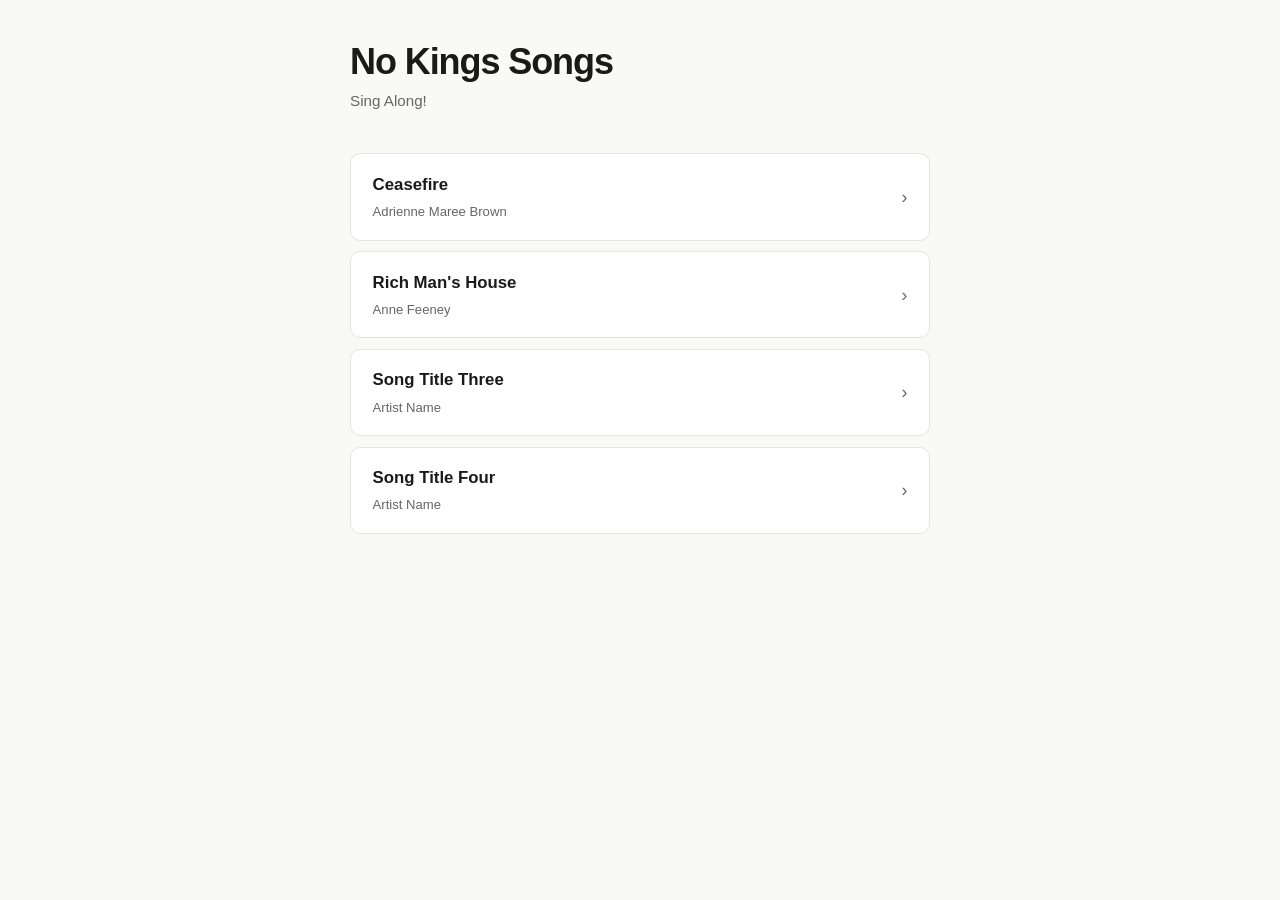
==== index.html @ cbbf3a4c "songs pt1" ====
<!DOCTYPE html>
<html lang="en">
<head>
  <meta charset="UTF-8" />
  <meta name="viewport" content="width=device-width, initial-scale=1.0" />
  <title>No Kings Songs</title>
  <link rel="stylesheet" href="style.css" />
</head>
<body>
  <div class="container">
    <header class="site-header">
      <h1 class="site-title">No Kings Songs</h1>
      <p class="site-subtitle">Sing Along!</p>
    </header>

    <ul class="song-list">
      <li>
        <a class="song-card" href="songs/ceasefire.html">
          <div>
            <div class="song-card-title">Ceasefire</div>
            <div class="song-card-meta">Adrienne Maree Brown</div>
          </div>
          <span class="song-card-arrow">›</span>
        </a>
      </li>
      <li>
        <a class="song-card" href="songs/rich-mans-house.html">
          <div>
            <div class="song-card-title">Rich Man's House</div>
            <div class="song-card-meta">Anne Feeney</div>
          </div>
          <span class="song-card-arrow">›</span>
        </a>
      </li>
      <li>
        <a class="song-card" href="songs/song-3.html">
          <div>
            <div class="song-card-title">Song Title Three</div>
            <div class="song-card-meta">Artist Name</div>
          </div>
          <span class="song-card-arrow">›</span>
        </a>
      </li>
      <li>
        <a class="song-card" href="songs/song-4.html">
          <div>
            <div class="song-card-title">Song Title Four</div>
            <div class="song-card-meta">Artist Name</div>
          </div>
          <span class="song-card-arrow">›</span>
        </a>
      </li>
    </ul>
  </div>
</body>
</html>
---- style.css ----
*, *::before, *::after {
  box-sizing: border-box;
  margin: 0;
  padding: 0;
}

:root {
  --bg: #f9f9f7;
  --text: #1a1a1a;
  --muted: #666;
  --accent: #2563eb;
  --border: #e4e4e0;
  --card-bg: #fff;
}

body {
  font-family: -apple-system, BlinkMacSystemFont, 'Segoe UI', Helvetica, Arial, sans-serif;
  background: var(--bg);
  color: var(--text);
  line-height: 1.6;
  min-height: 100vh;
}

.container {
  max-width: 620px;
  margin: 0 auto;
  padding: 2.5rem 1.25rem 4rem;
}

/* ── Index page ────────────────────────────────── */

.site-header {
  margin-bottom: 2.5rem;
}

.site-title {
  font-size: 1.9rem;
  font-weight: 700;
  letter-spacing: -0.03em;
  line-height: 1.2;
}

.site-subtitle {
  color: var(--muted);
  font-size: 0.95rem;
  margin-top: 0.35rem;
}

.song-list {
  list-style: none;
  display: flex;
  flex-direction: column;
  gap: 0.65rem;
}

.song-card {
  background: var(--card-bg);
  border: 1px solid var(--border);
  border-radius: 10px;
  padding: 1.1rem 1.35rem;
  text-decoration: none;
  color: var(--text);
  display: flex;
  align-items: center;
  justify-content: space-between;
  transition: border-color 0.15s, box-shadow 0.15s;
}

.song-card:hover {
  border-color: var(--accent);
  box-shadow: 0 2px 10px rgba(0, 0, 0, 0.07);
}

.song-card-title {
  font-size: 1.05rem;
  font-weight: 600;
}

.song-card-meta {
  color: var(--muted);
  font-size: 0.82rem;
  margin-top: 0.15rem;
}

.song-card-arrow {
  color: var(--muted);
  font-size: 1.1rem;
  flex-shrink: 0;
  margin-left: 1rem;
}

/* ── Song page ─────────────────────────────────── */

.back-link {
  color: var(--accent);
  text-decoration: none;
  font-size: 0.88rem;
  display: inline-flex;
  align-items: center;
  gap: 0.3rem;
  margin-bottom: 2rem;
}

.back-link:hover {
  text-decoration: underline;
}

.song-header {
  margin-bottom: 2rem;
  padding-bottom: 1.5rem;
  border-bottom: 1px solid var(--border);
}

.song-title {
  font-size: 1.7rem;
  font-weight: 700;
  letter-spacing: -0.03em;
  line-height: 1.2;
}

.song-artist {
  color: var(--muted);
  font-size: 0.95rem;
  margin-top: 0.4rem;
}

.lyrics {
  font-size: 1.05rem;
  line-height: 1.9;
}

.lyrics-section {
  margin-bottom: 2.25rem;
}

.section-label {
  font-size: 0.7rem;
  font-weight: 600;
  text-transform: uppercase;
  letter-spacing: 0.1em;
  color: var(--muted);
  margin-bottom: 0.5rem;
}

.lyrics p {
  white-space: pre-line;
}

/* ── Song note ───────────────────────────────── */

.song-note {
  background: #f0f4ff;
  border-left: 3px solid var(--accent);
  border-radius: 0 6px 6px 0;
  padding: 0.75rem 1rem;
  font-size: 0.875rem;
  color: #334;
  margin-bottom: 2.25rem;
  line-height: 1.6;
}

.song-note strong {
  display: block;
  font-size: 0.7rem;
  text-transform: uppercase;
  letter-spacing: 0.1em;
  color: var(--accent);
  margin-bottom: 0.3rem;
}

.lyrics .repeat {
  font-size: 0.78rem;
  color: var(--muted);
  font-style: italic;
  margin-top: 0.2rem;
}

.lyrics .part-note {
  font-size: 0.78rem;
  color: var(--muted);
  font-style: italic;
  padding-left: 1rem;
  margin-top: 0.15rem;
}

.lyrics .paren {
  display: block;
  font-style: italic;
  padding-left: 1.5rem;
  color: var(--muted);
  font-size: 0.88em;
}

/* ── Song footer ──────────────────────────────── */

.song-footer {
  margin-top: 3rem;
  padding-top: 1.25rem;
  border-top: 1px solid var(--border);
  font-size: 0.8rem;
  color: var(--muted);
  line-height: 1.6;
}

.song-footer p + p {
  margin-top: 0.25rem;
}

/* ── Responsive ────────────────────────────────── */

@media (min-width: 640px) {
  .site-title {
    font-size: 2.25rem;
  }

  .song-title {
    font-size: 2rem;
  }

  .lyrics {
    font-size: 1.1rem;
  }
}
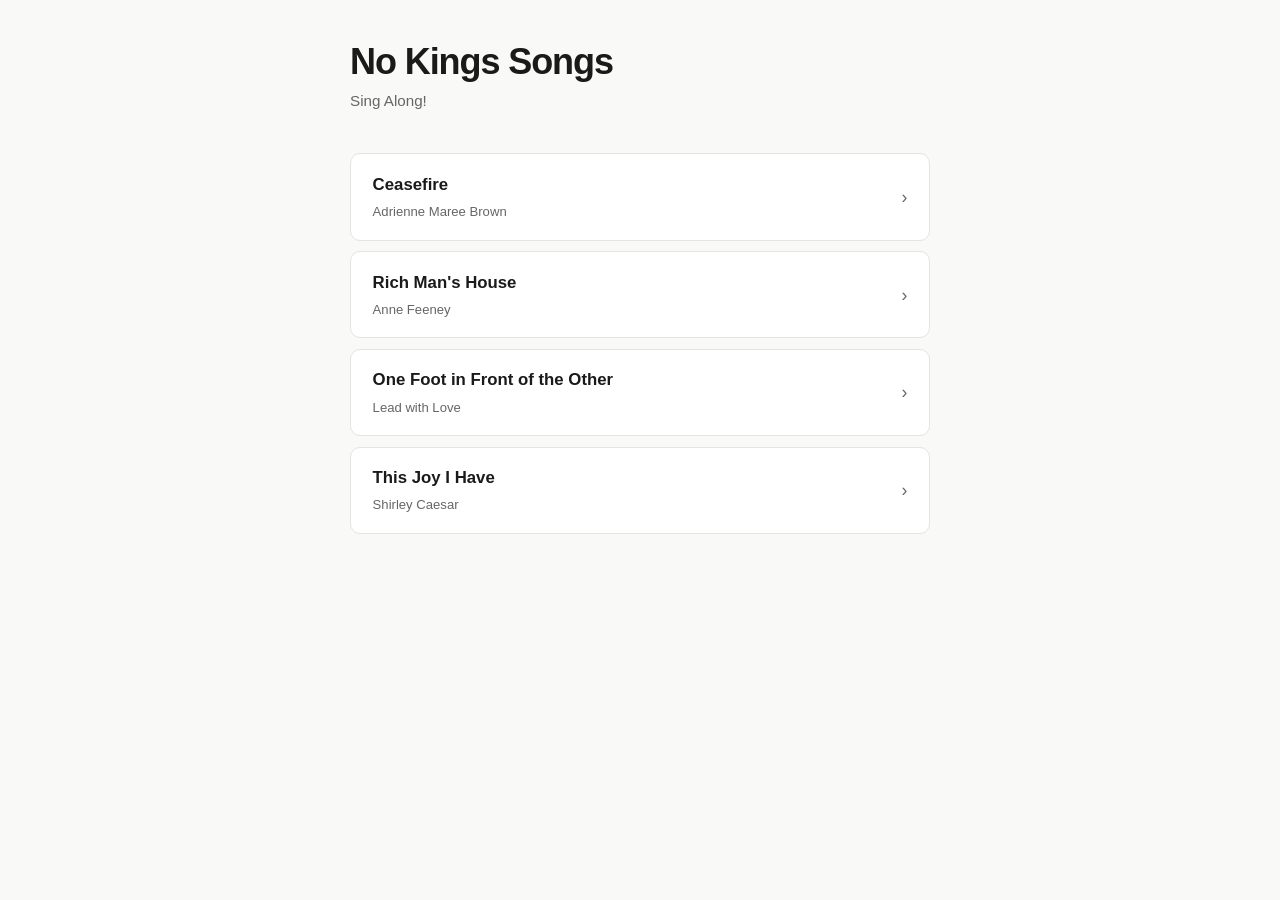
==== commit 635811aa: "this-joy" ====
--- a/index.html
+++ b/index.html
@@ -33,19 +33,19 @@
         </a>
       </li>
       <li>
-        <a class="song-card" href="songs/song-3.html">
+        <a class="song-card" href="songs/one-foot.html">
           <div>
-            <div class="song-card-title">Song Title Three</div>
-            <div class="song-card-meta">Artist Name</div>
+            <div class="song-card-title">One Foot in Front of the Other</div>
+            <div class="song-card-meta">Lead with Love</div>
           </div>
           <span class="song-card-arrow">›</span>
         </a>
       </li>
       <li>
-        <a class="song-card" href="songs/song-4.html">
+        <a class="song-card" href="songs/this-joy.html">
           <div>
-            <div class="song-card-title">Song Title Four</div>
-            <div class="song-card-meta">Artist Name</div>
+            <div class="song-card-title">This Joy I Have</div>
+            <div class="song-card-meta">Shirley Caesar</div>
           </div>
           <span class="song-card-arrow">›</span>
         </a>
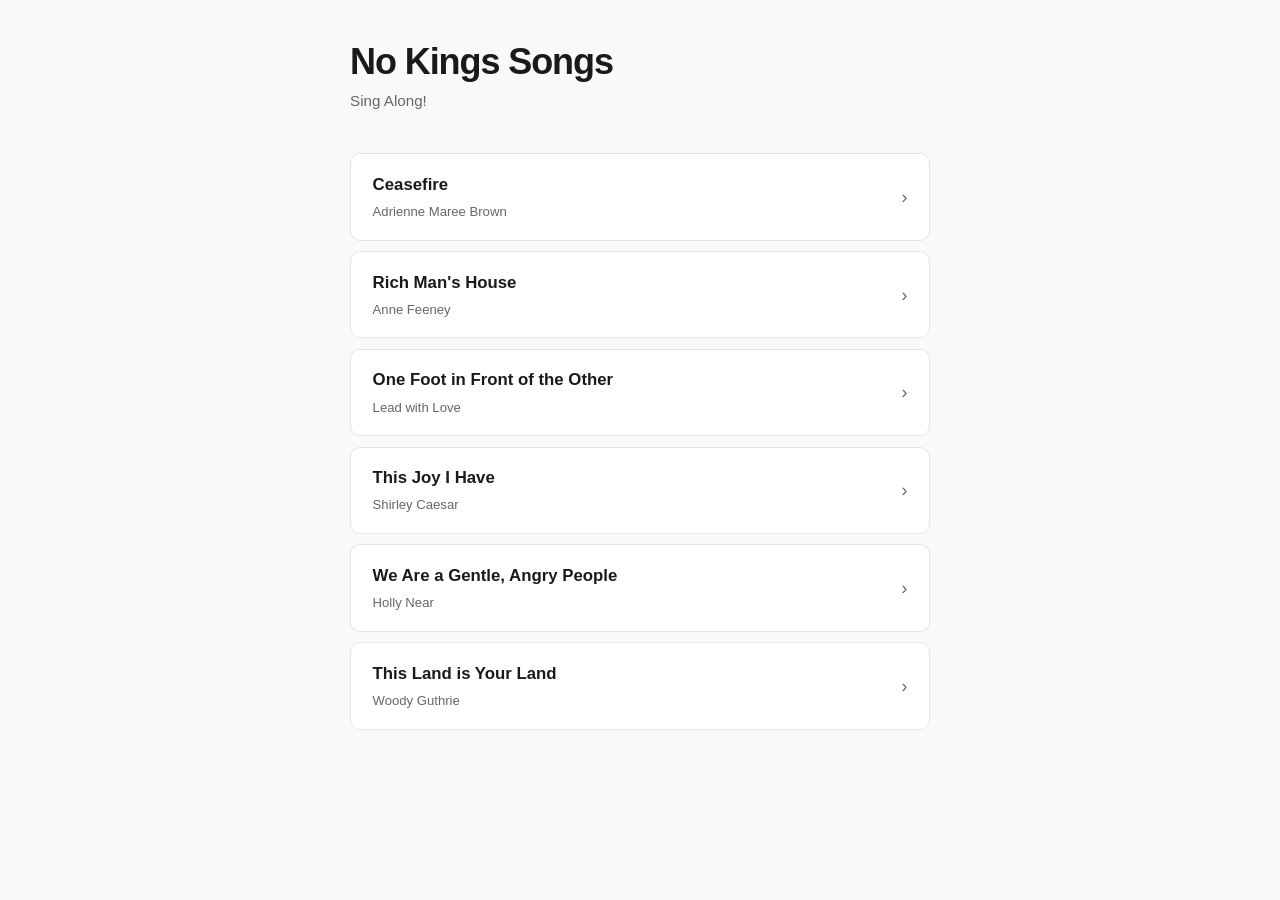
==== commit e6630aec: "final songs" ====
--- a/index.html
+++ b/index.html
@@ -50,6 +50,24 @@
           <span class="song-card-arrow">›</span>
         </a>
       </li>
+      <li>
+        <a class="song-card" href="songs/we-are-a-gentle.html">
+          <div>
+            <div class="song-card-title">We Are a Gentle, Angry People</div>
+            <div class="song-card-meta">Holly Near</div>
+          </div>
+          <span class="song-card-arrow">›</span>
+        </a>
+      </li>
+      <li>
+        <a class="song-card" href="songs/this-land.html">
+          <div>
+            <div class="song-card-title">This Land is Your Land</div>
+            <div class="song-card-meta">Woody Guthrie</div>
+          </div>
+          <span class="song-card-arrow">›</span>
+        </a>
+      </li>
     </ul>
   </div>
 </body>
